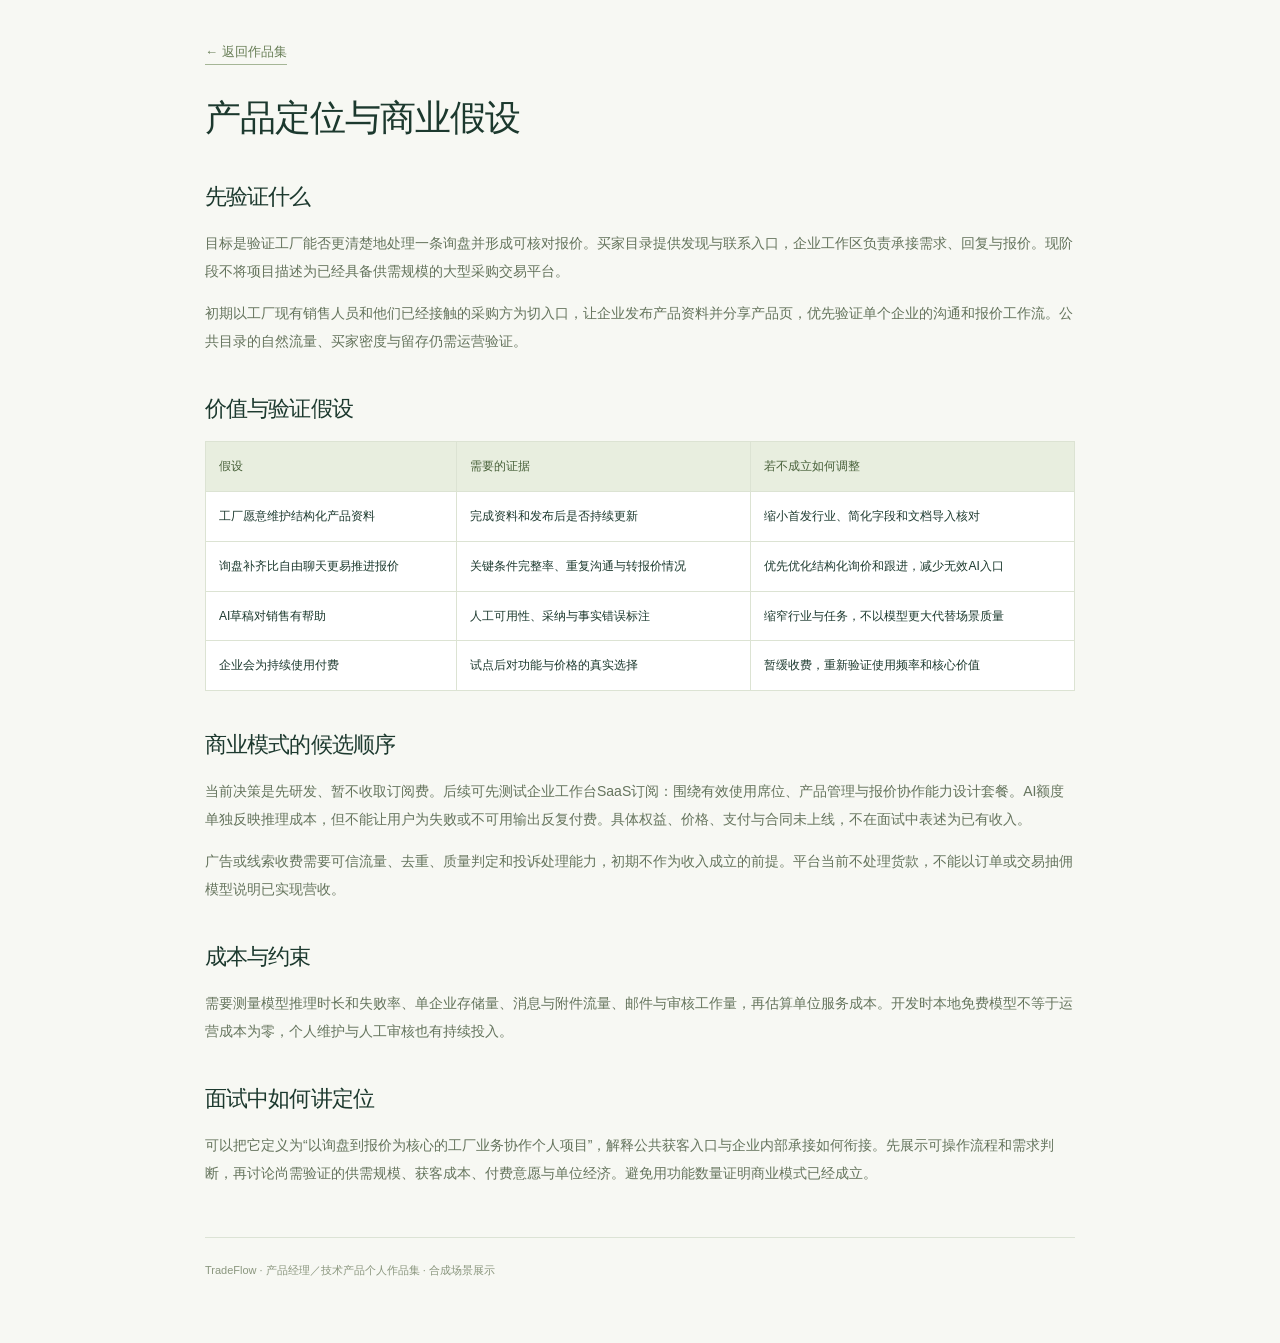
==== positioning.html @ dc7ccd74 "Publish sanitized product management portfolio" ====
<!doctype html><html lang="zh-CN"><meta charset="utf-8"><meta name="viewport" content="width=device-width,initial-scale=1"><title>产品定位与商业假设</title><link rel="stylesheet" href="assets/style.css"><main class="article-page"><a href="./index.html">← 返回作品集</a><h1>产品定位与商业假设</h1><h2>先验证什么</h2><p>目标是验证工厂能否更清楚地处理一条询盘并形成可核对报价。买家目录提供发现与联系入口，企业工作区负责承接需求、回复与报价。现阶段不将项目描述为已经具备供需规模的大型采购交易平台。</p><p>初期以工厂现有销售人员和他们已经接触的采购方为切入口，让企业发布产品资料并分享产品页，优先验证单个企业的沟通和报价工作流。公共目录的自然流量、买家密度与留存仍需运营验证。</p><h2>价值与验证假设</h2><div class="table-wrap"><table><tr><th>假设</th><th>需要的证据</th><th>若不成立如何调整</th></tr><tr><td>工厂愿意维护结构化产品资料</td><td>完成资料和发布后是否持续更新</td><td>缩小首发行业、简化字段和文档导入核对</td></tr><tr><td>询盘补齐比自由聊天更易推进报价</td><td>关键条件完整率、重复沟通与转报价情况</td><td>优先优化结构化询价和跟进，减少无效AI入口</td></tr><tr><td>AI草稿对销售有帮助</td><td>人工可用性、采纳与事实错误标注</td><td>缩窄行业与任务，不以模型更大代替场景质量</td></tr><tr><td>企业会为持续使用付费</td><td>试点后对功能与价格的真实选择</td><td>暂缓收费，重新验证使用频率和核心价值</td></tr></table></div><h2>商业模式的候选顺序</h2><p>当前决策是先研发、暂不收取订阅费。后续可先测试企业工作台SaaS订阅：围绕有效使用席位、产品管理与报价协作能力设计套餐。AI额度单独反映推理成本，但不能让用户为失败或不可用输出反复付费。具体权益、价格、支付与合同未上线，不在面试中表述为已有收入。</p><p>广告或线索收费需要可信流量、去重、质量判定和投诉处理能力，初期不作为收入成立的前提。平台当前不处理货款，不能以订单或交易抽佣模型说明已实现营收。</p><h2>成本与约束</h2><p>需要测量模型推理时长和失败率、单企业存储量、消息与附件流量、邮件与审核工作量，再估算单位服务成本。开发时本地免费模型不等于运营成本为零，个人维护与人工审核也有持续投入。</p><h2>面试中如何讲定位</h2><p>可以把它定义为“以询盘到报价为核心的工厂业务协作个人项目”，解释公共获客入口与企业内部承接如何衔接。先展示可操作流程和需求判断，再讨论尚需验证的供需规模、获客成本、付费意愿与单位经济。避免用功能数量证明商业模式已经成立。</p><footer class="article-footer">TradeFlow · 产品经理／技术产品个人作品集 · 合成场景展示</footer></main></html>
---- assets/style.css ----
@charset "UTF-8";
:root{--ink:#1c392e;--muted:#637467;--green:#294e40;--sage:#819568;--paper:#f7f8f3;--line:#dce3d5;--tint:#edf1e6;--white:#fff;font-family:Inter,-apple-system,BlinkMacSystemFont,"Segoe UI","PingFang SC","Microsoft YaHei",sans-serif;color:var(--ink);background:var(--paper);font-synthesis:none}
*{box-sizing:border-box}html{scroll-behavior:smooth;scroll-padding-top:94px}body{margin:0}button,input{font:inherit}button,a{-webkit-tap-highlight-color:transparent}a{color:inherit}button{cursor:pointer}button:focus-visible,a:focus-visible,summary:focus-visible{outline:3px solid #718b49;outline-offset:5px}button:disabled{cursor:default}img{display:block;max-width:100%}[hidden]{display:none!important}.section-shell{max-width:1280px;margin:0 auto;padding-left:54px;padding-right:54px}.section-space{padding-top:90px;padding-bottom:90px}.skip-link{position:fixed;top:-70px;left:20px;background:var(--green);color:white;padding:12px 20px;z-index:100}.skip-link:focus{top:12px}.site-header{position:sticky;top:0;z-index:10;min-height:82px;padding:16px max(28px,calc((100vw - 1172px)/2));display:flex;align-items:center;justify-content:space-between;gap:24px;border-bottom:1px solid var(--line);background:rgba(247,248,243,.96);backdrop-filter:blur(14px)}.brand{display:flex;align-items:center;gap:10px;text-decoration:none;white-space:nowrap}.brand strong{font-size:20px;letter-spacing:-.8px}.brand-icon{display:inline-flex;align-items:center;justify-content:center;font-family:Georgia,serif;font-style:italic;letter-spacing:-5px;padding-right:5px;font-size:26px;width:36px;height:36px;border-radius:11px;background:var(--green);color:var(--paper)}.brand-icon span{color:#b4c69a}.brand-divider{height:17px;width:1px;background:#c9d3c1;margin-left:7px}.brand-label{font-size:12px;color:var(--muted)}nav{display:flex;gap:25px}nav a{text-decoration:none;font-size:13px;color:#526556;transition:color .2s}nav a:hover{color:var(--green)}.button{display:inline-flex;align-items:center;justify-content:center;gap:25px;background:var(--green);border:1px solid var(--green);color:white;text-decoration:none;font-size:14px;font-weight:650;padding:16px 23px;border-radius:9px;line-height:1.4;transition:transform .2s,background .2s}.button:hover{background:#1b392e;transform:translateY(-2px)}.button-small{padding:10px 16px;font-size:12px;gap:18px}.button-outline{background:transparent;color:var(--green);border-color:#c9d5bf}.button-outline:hover{background:#e7eddf;color:var(--green)}.text-link{display:inline-flex;gap:8px;align-items:center;font-size:13px;font-weight:600;text-decoration:none;border-bottom:1px solid #a5b696;padding-bottom:4px;line-height:1.7}.hero{display:grid;grid-template-columns:1fr 1.05fr;gap:50px;padding-top:75px;padding-bottom:67px;align-items:center}.eyebrow{font-size:10px;line-height:1.5;letter-spacing:1.8px;font-weight:750;color:#6a7f52;margin:0 0 21px}.status-dot{display:inline-block;width:7px;height:7px;border-radius:50%;background:#819568;margin-right:7px;box-shadow:0 0 0 4px #e8eedf}h1{font-size:clamp(40px,4.3vw,59px);letter-spacing:-2.5px;line-height:1.23;margin:0 0 25px;font-weight:760}h1 em{font-style:normal;color:#6d8156}p{line-height:1.9}.hero-description{font-size:15px;color:var(--muted);max-width:415px;margin:0}.hero-actions{display:flex;align-items:center;gap:23px;margin:30px 0 27px}.tags{display:flex;gap:7px;flex-wrap:wrap}.tags span{font-size:10px;padding:5px 9px;border:1px solid #d6dfcd;border-radius:5px;color:#68775e;background:#f2f5ec}.hero-visual{padding-top:13px;min-width:0}.visual-label{display:flex;justify-content:space-between;font-size:9px;color:#6c7a64;letter-spacing:1px;margin:0 5px 12px;gap:8px}.visual-label span:first-child{font-size:11px;letter-spacing:0}.screenshot-button{padding:0;border:0;display:block;position:relative;text-align:left;overflow:hidden;background:#e8eee5;width:100%}.hero-screen{border-radius:13px;border:1px solid #d2dcca;box-shadow:0 24px 55px -25px #54683d70;transform:perspective(1500px) rotateY(-3deg);transition:transform .35s}.hero-screen:hover{transform:perspective(1500px) rotateY(0)}.window-bar{display:flex;align-items:center;gap:5px;padding:12px;background:#e5eada;border-bottom:1px solid #d6ddcb}.window-bar i{width:6px;height:6px;background:#b0bca3;border-radius:50%}.window-bar span{font-size:9px;margin:auto;color:#70805f;padding-right:25px}.hero-screen img{width:100%;aspect-ratio:1.14;object-fit:cover;object-position:top}.zoom-hint{position:absolute;right:13px;bottom:13px;background:#294e40ed;color:#fff;font-size:10px;padding:8px 12px;border-radius:6px;box-shadow:0 2px 12px #19342b25}.visual-note{display:flex;align-items:center;gap:12px;padding:17px 6px 0}.note-arrow{font-size:28px;color:#a1b089}.visual-note p{font-size:10px;line-height:1.8;margin:0;color:#849078}.visual-note strong{font-weight:600;color:#52674a;font-size:12px}.synthetic-label{font-size:9px;color:#8b9581;margin-left:auto;border:1px solid #dce3d5;padding:4px 7px;border-radius:4px}.project-meta{display:grid;grid-template-columns:repeat(4,1fr);border-top:1px solid var(--line);border-bottom:1px solid var(--line);padding-top:25px;padding-bottom:25px;gap:25px}.project-meta div{display:flex;flex-direction:column;gap:8px}.project-meta div+div{border-left:1px solid var(--line);padding-left:24px}.project-meta span{font-size:10px;letter-spacing:.5px;color:#7b8971}.project-meta strong{font-size:12px;line-height:1.7;font-weight:600}.section-heading{display:flex;justify-content:space-between;gap:45px;align-items:end;margin-bottom:37px}.section-heading h2,h2{font-size:30px;line-height:1.45;letter-spacing:-.9px;margin:0;font-weight:700}.section-heading p:not(.eyebrow){max-width:405px;color:var(--muted);font-size:13px;margin:0}.section-heading .eyebrow{margin-bottom:15px}.section-heading>.text-link{flex-shrink:0;margin-bottom:5px}.problem-grid{display:grid;grid-template-columns:repeat(3,1fr);gap:26px}.problem-grid article{border-top:1px solid #aab99b;padding-top:20px}.index{font-size:12px;color:#819568;letter-spacing:1px}.problem-grid h3{font-size:17px;line-height:1.6;margin:15px 0 10px}.problem-grid p{font-size:13px;color:var(--muted);margin:0}.workflow{display:flex;justify-content:space-between;gap:10px;align-items:center;padding:27px 30px;background:#edf1e7;border:1px solid #e0e6d6;border-radius:10px;margin-top:35px}.workflow div{display:flex;flex-direction:column;gap:6px}.workflow div span{font-size:10px;color:#8b9e74}.workflow strong{font-size:13px}.workflow small{font-size:10px;color:#7c8871}.workflow>span{font-size:18px;color:#adbca0}.decision-section{background:#eaf0e3;border-block:1px solid #dce4d2}.decision-list article{display:flex;align-items:start;gap:24px;padding:25px 0;border-top:1px solid #cedac3}.decision-list article:last-child{padding-bottom:0}.decision-number{width:38px;height:38px;border:1px solid #b7c7aa;color:#748762;display:grid;place-items:center;flex-shrink:0;border-radius:50%;font:italic 20px Georgia,serif}.decision-list h3{font-size:18px;margin:3px 0 9px}.decision-list p{font-size:13px;color:#687860;max-width:780px;margin:0}.decision-tag{font-size:10px;padding:5px 10px;white-space:nowrap;background:#f6f8f1;border-radius:5px;margin-left:auto;color:#748563}.case-tabs{display:flex;gap:5px;align-items:center;border-bottom:1px solid var(--line);margin-bottom:24px;overflow-x:auto;padding-bottom:1px}.case-tabs button{background:transparent;border:0;border-radius:7px 7px 0 0;font-size:13px;white-space:nowrap;color:#71816a;padding:14px 24px;position:relative}.case-tabs button[aria-selected=true]{background:#e9efdf;color:#294e40;font-weight:700}.case-tabs button[aria-selected=true]:after{content:"";height:2px;position:absolute;bottom:-1px;left:0;right:0;background:#70884f}.case-panel{display:grid;grid-template-columns:.85fr 1.4fr;border:1px solid var(--line);background:white;border-radius:11px;overflow:hidden;min-height:445px}.case-copy{padding:36px 30px}.case-kicker{font-size:9px;color:#819568;letter-spacing:1.3px}.case-copy h3{font-size:25px;line-height:1.5;letter-spacing:-.7px;margin:15px 0 24px}.case-copy dl{margin:0}.case-copy dt{font-size:10px;font-weight:700;color:#586d49;margin-top:15px}.case-copy dd{font-size:12px;color:#7a8573;line-height:1.85;margin:5px 0 0}.case-image{border-left:1px solid var(--line);display:flex;align-items:flex-start;max-height:560px;background:#eaf0e7}.case-image img{width:100%;height:100%;max-height:560px;object-fit:cover;object-position:top}.caption{font-size:11px;line-height:1.9;color:#829076;margin:17px 0 0}.ai-section{background:var(--green);color:#f2f5eb}.ai-layout{display:grid;grid-template-columns:.85fr 1.15fr;gap:80px;align-items:center}.ai-layout .eyebrow{color:#b0c493}.ai-layout h2{font-size:35px;line-height:1.5;letter-spacing:-1px}.ai-layout>div>p:not(.eyebrow){font-size:13px;color:#b6c7ae;max-width:350px;margin:23px 0 28px}.button-light{background:#e7edda;color:#294e40;border-color:#e7edda;font-size:12px}.button-light:hover{background:#f5f8eb;color:#294e40}.ai-example{border:1px solid #64806c;background:#315745;border-radius:12px;padding:25px}.example-head{display:flex;justify-content:space-between;align-items:center;gap:16px;font-size:12px;font-weight:600;border-bottom:1px solid #56765c;padding-bottom:18px}.example-head span+span{font-size:9px;font-weight:400;color:#b6c8a9}.example-input{padding:20px 0 16px}.ai-example small{font-size:10px;color:#b0c394}.ai-example p{font-size:12px;line-height:1.9;color:#dae4d0;margin:7px 0 0}.example-reply{padding:19px;background:#eaf0e1;border-radius:8px}.example-reply small{color:#778c60}.example-reply p{color:#496046}.ai-guardrails{display:flex;flex-wrap:wrap;gap:14px;font-size:9px;color:#bad0a7;padding-top:19px}.evidence-grid{display:grid;grid-template-columns:1fr 1fr;gap:22px}.evidence-card{padding:30px;border:1px solid var(--line);border-radius:10px;background:white}.pill{display:inline-block;font-size:10px;padding:5px 9px;border-radius:4px;background:#e6edde;color:#6f8559}.evidence-card.planned{background:#f1f4eb}.planned .pill{background:#e3e8d9}.evidence-card h3{font-size:20px;letter-spacing:-.3px;margin:18px 0}.evidence-card ul{padding-left:17px;margin:0 0 25px;font-size:12px;color:#6d7d64;line-height:2.1}.evidence-card li{margin-bottom:7px}.evidence-card .text-link{font-size:12px}.metrics-strip{display:grid;grid-template-columns:repeat(4,1fr);padding-top:30px;margin-top:7px;gap:20px}.metrics-strip div{display:flex;flex-direction:column;gap:8px}.metrics-strip strong{font-size:13px}.metrics-strip span{font-size:10px;color:#829076}.materials-section{background:#eff2e8;border-block:1px solid var(--line)}.material-grid{display:grid;grid-template-columns:repeat(4,1fr);gap:15px}.material-grid a{border:1px solid #d6dfcd;border-radius:9px;padding:22px 19px;display:flex;flex-direction:column;gap:15px;background:#f9fbf5;text-decoration:none;transition:transform .2s,border-color .2s}.material-grid a:hover{transform:translateY(-4px);border-color:#91a67c}.material-grid span{font-size:10px;color:#839573}.material-grid strong{font-size:15px}.material-grid small{font-size:10px;color:#819074;line-height:1.7}.materials-bottom{margin-top:27px;display:flex;align-items:center;flex-wrap:wrap;gap:20px}.materials-bottom>a,.link-button{font-size:11px;color:#687d55;text-decoration:underline;text-underline-offset:4px}.link-button{border:0;background:none;padding:0}.materials-bottom [role=status]{font-size:10px;color:#748762}.site-footer{padding-top:30px;padding-bottom:35px;display:flex;justify-content:space-between;align-items:center}.site-footer strong{font-size:16px;letter-spacing:-.5px}.site-footer p{font-size:10px;color:#8a967f;margin:6px 0 0}.site-footer>p{text-align:right}dialog{border:1px solid #d3deca;border-radius:12px;width:min(1160px,94vw);max-height:92vh;padding:0;background:var(--paper);color:var(--ink)}dialog::backdrop{background:#102b22cf;backdrop-filter:blur(4px)}.viewer-toolbar{display:flex;gap:20px;align-items:center;justify-content:space-between;padding:14px 20px;border-bottom:1px solid var(--line);position:sticky;top:0;background:var(--paper);z-index:1}.viewer-toolbar p{font-size:12px;line-height:1.7;margin:0}.viewer-toolbar button{font-size:12px;white-space:nowrap;padding:7px 12px;border:1px solid #c5d1b9;border-radius:6px;background:white;color:#3f5c35}.viewer-image-wrap{overflow:auto}.viewer-image-wrap img{width:100%;height:auto}.article-page{max-width:930px;margin:auto;padding:42px 30px 65px}.article-page>a:first-child{display:inline-block;font-size:13px;text-decoration:none;border-bottom:1px solid #a5b696;padding-bottom:3px;margin-bottom:28px;color:#687e56}.article-page h1{font-size:36px;line-height:1.4;letter-spacing:-1px;margin:0 0 30px}.article-page h2{font-size:22px;margin:38px 0 16px}.article-page p,.article-page li{font-size:14px;line-height:2;color:#65745d}.article-page table{border-collapse:collapse;width:100%;font-size:12px;line-height:1.9;background:#fff}.article-page td,.article-page th{border:1px solid #dce3d3;padding:13px;text-align:left;vertical-align:top}.article-page th{background:#e8eedf;color:#476039}.table-wrap{overflow:auto}.article-page pre{white-space:pre-wrap;overflow-wrap:anywhere;font-size:12px;line-height:1.9;padding:22px;background:#eaf0e1;border:1px solid #d8e2ca;border-radius:8px;color:#536a45}.article-footer{font-size:11px;color:#8a967e;border-top:1px solid var(--line);padding-top:25px;margin-top:50px}
@media(min-width:1500px){.hero{padding-top:95px;padding-bottom:90px}.hero-screen img{aspect-ratio:1.2}}@media(max-width:1050px){.site-header{padding-inline:27px}nav{gap:16px}.brand-label,.brand-divider{display:none}.section-shell{padding-inline:32px}.hero{gap:30px}.hero-actions{flex-wrap:wrap;gap:16px}.ai-layout{gap:40px}.case-copy{padding:25px}.project-meta{gap:15px}.project-meta div+div{padding-left:15px}.material-grid{grid-template-columns:1fr 1fr}}@media(max-width:760px){html{scroll-padding-top:75px}.site-header{min-height:67px;padding:14px 20px;gap:14px}.site-header nav{display:none}.brand strong{font-size:18px}.brand-icon{width:31px;height:31px;font-size:23px}.button-small{font-size:10px;padding:9px 12px;gap:10px}.section-shell{padding-inline:22px}.section-space{padding-top:56px;padding-bottom:56px}.hero{grid-template-columns:1fr;gap:35px;padding-top:47px;padding-bottom:40px}.hero .eyebrow{font-size:8px;letter-spacing:1.3px}.hero h1{font-size:43px;letter-spacing:-2px}.hero-description{font-size:14px}.hero-actions{margin:25px 0 22px;gap:17px}.hero-actions .text-link{font-size:12px}.hero-screen{transform:none}.hero-screen img{aspect-ratio:1.3}.hero-visual{padding-top:0}.project-meta{grid-template-columns:1fr 1fr;gap:22px 16px;padding-block:24px}.project-meta div+div{padding-left:0;border-left:0}.project-meta strong{font-size:11px}.section-heading{display:block;margin-bottom:27px}.section-heading h2,h2{font-size:26px;letter-spacing:-.8px}.section-heading p:not(.eyebrow){margin-top:18px;font-size:12px;max-width:none}.section-heading>.text-link{margin-top:20px}.problem-grid{grid-template-columns:1fr;gap:24px}.problem-grid h3{font-size:17px;margin-top:10px}.problem-grid p{font-size:12px}.workflow{display:grid;grid-template-columns:1fr 1fr;gap:24px;padding:24px}.workflow>span{display:none}.workflow strong{font-size:12px}.workflow small{font-size:9px}.decision-list article{gap:15px;padding:24px 0;position:relative}.decision-number{width:30px;height:30px;font-size:16px}.decision-list h3{font-size:16px;line-height:1.6;margin-top:1px}.decision-list p{font-size:12px}.decision-tag{display:none}.case-tabs button{padding:12px 18px;font-size:12px}.case-panel{grid-template-columns:1fr;min-height:0}.case-copy{padding:25px}.case-copy h3{font-size:25px;margin-bottom:20px}.case-copy dd{font-size:12px}.case-image{border-left:0;border-top:1px solid var(--line);max-height:350px}.case-image img{height:auto;aspect-ratio:1.15;object-fit:cover;object-position:top;max-height:350px}.ai-layout{grid-template-columns:1fr;gap:30px}.ai-layout h2{font-size:30px}.ai-layout>div>p:not(.eyebrow){max-width:none;font-size:12px}.ai-example{padding:20px}.example-head{font-size:11px;gap:8px}.example-head span+span{font-size:8px}.evidence-grid{grid-template-columns:1fr;gap:16px}.evidence-card{padding:24px}.metrics-strip{grid-template-columns:1fr 1fr;gap:22px;margin-top:0}.metrics-strip span{font-size:9px}.material-grid{gap:12px}.material-grid a{padding:18px 14px;gap:12px}.material-grid strong{font-size:13px}.material-grid small{font-size:9px}.materials-bottom{gap:17px}.materials-bottom a,.link-button{font-size:10px}.site-footer{gap:25px;align-items:start}.site-footer>p{font-size:9px}.viewer-toolbar{padding:12px}.viewer-toolbar p{font-size:10px}.article-page{padding:28px 20px 50px}.article-page h1{font-size:29px}.article-page h2{font-size:21px}.article-page p{font-size:13px}.article-page table{min-width:620px}}
@media(prefers-reduced-motion:reduce){html{scroll-behavior:auto}*,*::before,*::after{transition:none!important;animation:none!important}.hero-screen{transform:none}}@media print{.site-header,dialog,.hero-actions,.case-tabs,.zoom-hint,.link-button{display:none!important}.section-shell{padding-inline:0}.section-space{padding-block:25px}.hero{padding-top:0;gap:25px}h1{font-size:36px}.hero-screen{transform:none;box-shadow:none}.case-panel[hidden]{display:grid!important;margin-top:20px}.case-image{max-height:400px}.ai-section{background:#edf1e6;color:#1c392e}.ai-layout .eyebrow,.ai-layout>div>p:not(.eyebrow){color:#526a42}.ai-example{background:#edf1e6}.ai-example p{color:#526a42}.section-heading{break-inside:avoid}.material-grid a{border:1px solid #dce3d3}body{background:white}main{padding:0 24px}.site-footer{padding-inline:24px}}
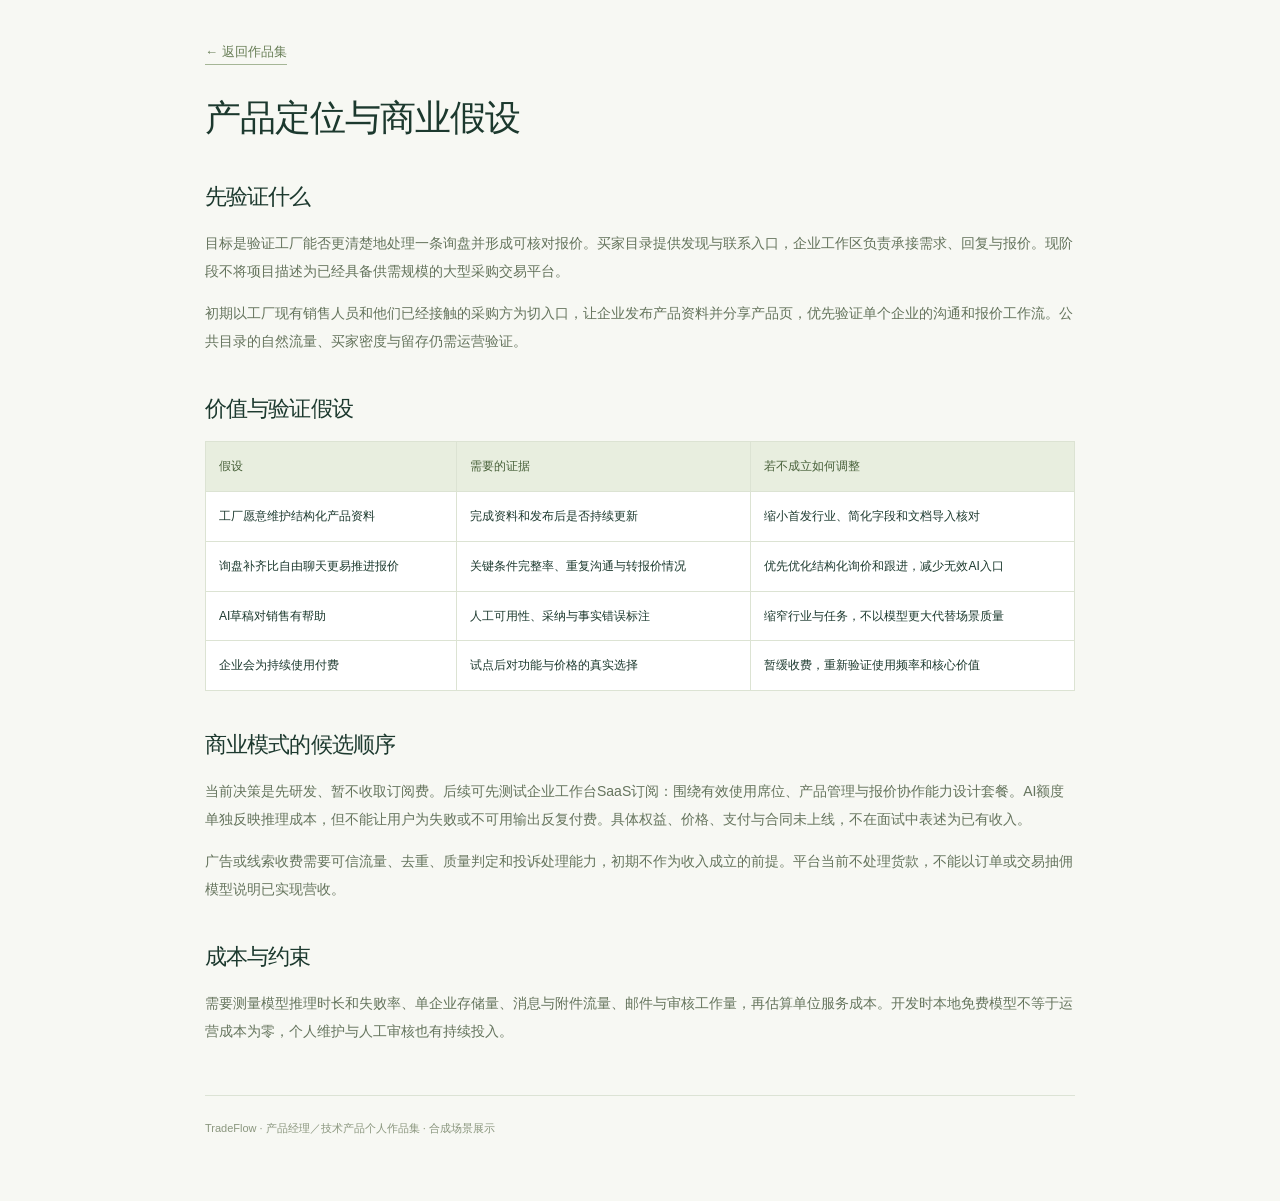
==== commit d1f91663: "Remove interview positioning coaching section" ====
--- a/positioning.html
+++ b/positioning.html
@@ -1 +1 @@
-<!doctype html><html lang="zh-CN"><meta charset="utf-8"><meta name="viewport" content="width=device-width,initial-scale=1"><title>产品定位与商业假设</title><link rel="stylesheet" href="assets/style.css"><main class="article-page"><a href="./index.html">← 返回作品集</a><h1>产品定位与商业假设</h1><h2>先验证什么</h2><p>目标是验证工厂能否更清楚地处理一条询盘并形成可核对报价。买家目录提供发现与联系入口，企业工作区负责承接需求、回复与报价。现阶段不将项目描述为已经具备供需规模的大型采购交易平台。</p><p>初期以工厂现有销售人员和他们已经接触的采购方为切入口，让企业发布产品资料并分享产品页，优先验证单个企业的沟通和报价工作流。公共目录的自然流量、买家密度与留存仍需运营验证。</p><h2>价值与验证假设</h2><div class="table-wrap"><table><tr><th>假设</th><th>需要的证据</th><th>若不成立如何调整</th></tr><tr><td>工厂愿意维护结构化产品资料</td><td>完成资料和发布后是否持续更新</td><td>缩小首发行业、简化字段和文档导入核对</td></tr><tr><td>询盘补齐比自由聊天更易推进报价</td><td>关键条件完整率、重复沟通与转报价情况</td><td>优先优化结构化询价和跟进，减少无效AI入口</td></tr><tr><td>AI草稿对销售有帮助</td><td>人工可用性、采纳与事实错误标注</td><td>缩窄行业与任务，不以模型更大代替场景质量</td></tr><tr><td>企业会为持续使用付费</td><td>试点后对功能与价格的真实选择</td><td>暂缓收费，重新验证使用频率和核心价值</td></tr></table></div><h2>商业模式的候选顺序</h2><p>当前决策是先研发、暂不收取订阅费。后续可先测试企业工作台SaaS订阅：围绕有效使用席位、产品管理与报价协作能力设计套餐。AI额度单独反映推理成本，但不能让用户为失败或不可用输出反复付费。具体权益、价格、支付与合同未上线，不在面试中表述为已有收入。</p><p>广告或线索收费需要可信流量、去重、质量判定和投诉处理能力，初期不作为收入成立的前提。平台当前不处理货款，不能以订单或交易抽佣模型说明已实现营收。</p><h2>成本与约束</h2><p>需要测量模型推理时长和失败率、单企业存储量、消息与附件流量、邮件与审核工作量，再估算单位服务成本。开发时本地免费模型不等于运营成本为零，个人维护与人工审核也有持续投入。</p><h2>面试中如何讲定位</h2><p>可以把它定义为“以询盘到报价为核心的工厂业务协作个人项目”，解释公共获客入口与企业内部承接如何衔接。先展示可操作流程和需求判断，再讨论尚需验证的供需规模、获客成本、付费意愿与单位经济。避免用功能数量证明商业模式已经成立。</p><footer class="article-footer">TradeFlow · 产品经理／技术产品个人作品集 · 合成场景展示</footer></main></html>+<!doctype html><html lang="zh-CN"><meta charset="utf-8"><meta name="viewport" content="width=device-width,initial-scale=1"><title>产品定位与商业假设</title><link rel="stylesheet" href="assets/style.css"><main class="article-page"><a href="./index.html">← 返回作品集</a><h1>产品定位与商业假设</h1><h2>先验证什么</h2><p>目标是验证工厂能否更清楚地处理一条询盘并形成可核对报价。买家目录提供发现与联系入口，企业工作区负责承接需求、回复与报价。现阶段不将项目描述为已经具备供需规模的大型采购交易平台。</p><p>初期以工厂现有销售人员和他们已经接触的采购方为切入口，让企业发布产品资料并分享产品页，优先验证单个企业的沟通和报价工作流。公共目录的自然流量、买家密度与留存仍需运营验证。</p><h2>价值与验证假设</h2><div class="table-wrap"><table><tr><th>假设</th><th>需要的证据</th><th>若不成立如何调整</th></tr><tr><td>工厂愿意维护结构化产品资料</td><td>完成资料和发布后是否持续更新</td><td>缩小首发行业、简化字段和文档导入核对</td></tr><tr><td>询盘补齐比自由聊天更易推进报价</td><td>关键条件完整率、重复沟通与转报价情况</td><td>优先优化结构化询价和跟进，减少无效AI入口</td></tr><tr><td>AI草稿对销售有帮助</td><td>人工可用性、采纳与事实错误标注</td><td>缩窄行业与任务，不以模型更大代替场景质量</td></tr><tr><td>企业会为持续使用付费</td><td>试点后对功能与价格的真实选择</td><td>暂缓收费，重新验证使用频率和核心价值</td></tr></table></div><h2>商业模式的候选顺序</h2><p>当前决策是先研发、暂不收取订阅费。后续可先测试企业工作台SaaS订阅：围绕有效使用席位、产品管理与报价协作能力设计套餐。AI额度单独反映推理成本，但不能让用户为失败或不可用输出反复付费。具体权益、价格、支付与合同未上线，不在面试中表述为已有收入。</p><p>广告或线索收费需要可信流量、去重、质量判定和投诉处理能力，初期不作为收入成立的前提。平台当前不处理货款，不能以订单或交易抽佣模型说明已实现营收。</p><h2>成本与约束</h2><p>需要测量模型推理时长和失败率、单企业存储量、消息与附件流量、邮件与审核工作量，再估算单位服务成本。开发时本地免费模型不等于运营成本为零，个人维护与人工审核也有持续投入。</p><footer class="article-footer">TradeFlow · 产品经理／技术产品个人作品集 · 合成场景展示</footer></main></html>
